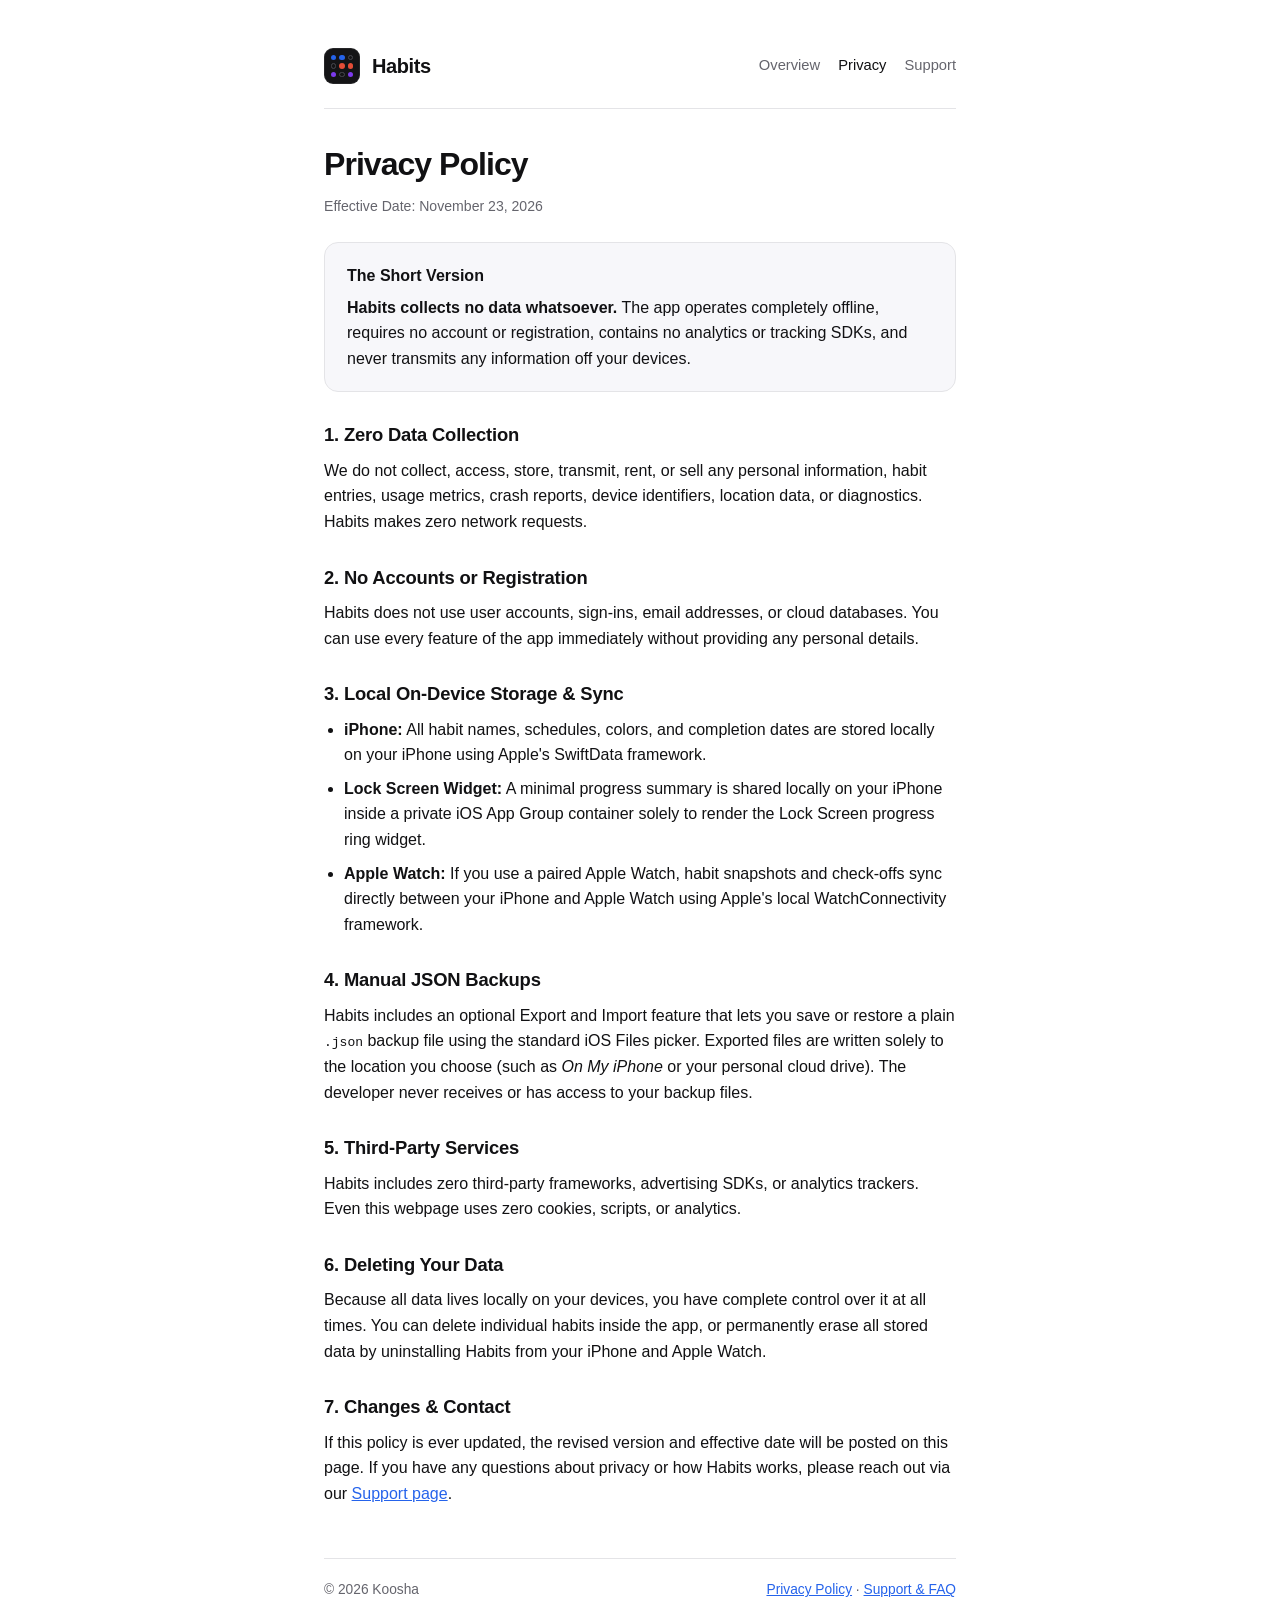
==== docs/privacy.html @ 2253a35a "Prepare app for App Store submission and add Privacy/Support site" ====
<!DOCTYPE html>
<html lang="en">
<head>
  <meta charset="utf-8">
  <meta name="viewport" content="width=device-width, initial-scale=1">
  <title>Privacy Policy — Habits</title>
  <meta name="description" content="Privacy Policy for the Habits app on iPhone and Apple Watch. 100% offline with zero data collection.">
  <link rel="stylesheet" href="style.css">
</head>
<body>
  <div class="container">
    <header>
      <a class="brand" href="index.html">
        <span class="icon-mark" aria-hidden="true">
          <span class="dot cobalt"></span>
          <span class="dot cobalt"></span>
          <span class="dot hollow"></span>
          <span class="dot hollow"></span>
          <span class="dot coral"></span>
          <span class="dot coral"></span>
          <span class="dot violet"></span>
          <span class="dot hollow"></span>
          <span class="dot violet"></span>
        </span>
        <span>Habits</span>
      </a>
      <nav aria-label="Primary">
        <a href="index.html">Overview</a>
        <a href="privacy.html" aria-current="page">Privacy</a>
        <a href="support.html">Support</a>
      </nav>
    </header>

    <main>
      <h1>Privacy Policy</h1>
      <p class="meta">Effective Date: November 23, 2026</p>

      <div class="card">
        <h3>The Short Version</h3>
        <p>
          <strong>Habits collects no data whatsoever.</strong> The app operates completely offline, requires no account or registration, contains no analytics or tracking SDKs, and never transmits any information off your devices.
        </p>
      </div>

      <h2>1. Zero Data Collection</h2>
      <p>
        We do not collect, access, store, transmit, rent, or sell any personal information, habit entries, usage metrics, crash reports, device identifiers, location data, or diagnostics. Habits makes zero network requests.
      </p>

      <h2>2. No Accounts or Registration</h2>
      <p>
        Habits does not use user accounts, sign-ins, email addresses, or cloud databases. You can use every feature of the app immediately without providing any personal details.
      </p>

      <h2>3. Local On-Device Storage &amp; Sync</h2>
      <ul>
        <li><strong>iPhone:</strong> All habit names, schedules, colors, and completion dates are stored locally on your iPhone using Apple's SwiftData framework.</li>
        <li><strong>Lock Screen Widget:</strong> A minimal progress summary is shared locally on your iPhone inside a private iOS App Group container solely to render the Lock Screen progress ring widget.</li>
        <li><strong>Apple Watch:</strong> If you use a paired Apple Watch, habit snapshots and check-offs sync directly between your iPhone and Apple Watch using Apple's local WatchConnectivity framework.</li>
      </ul>

      <h2>4. Manual JSON Backups</h2>
      <p>
        Habits includes an optional Export and Import feature that lets you save or restore a plain <code>.json</code> backup file using the standard iOS Files picker. Exported files are written solely to the location you choose (such as <em>On My iPhone</em> or your personal cloud drive). The developer never receives or has access to your backup files.
      </p>

      <h2>5. Third-Party Services</h2>
      <p>
        Habits includes zero third-party frameworks, advertising SDKs, or analytics trackers. Even this webpage uses zero cookies, scripts, or analytics.
      </p>

      <h2>6. Deleting Your Data</h2>
      <p>
        Because all data lives locally on your devices, you have complete control over it at all times. You can delete individual habits inside the app, or permanently erase all stored data by uninstalling Habits from your iPhone and Apple Watch.
      </p>

      <h2>7. Changes &amp; Contact</h2>
      <p>
        If this policy is ever updated, the revised version and effective date will be posted on this page. If you have any questions about privacy or how Habits works, please reach out via our <a href="support.html">Support page</a>.
      </p>
    </main>

    <footer>
      <span>&copy; 2026 Koosha</span>
      <span>
        <a href="privacy.html">Privacy Policy</a> &middot;
        <a href="support.html">Support &amp; FAQ</a>
      </span>
    </footer>
  </div>
</body>
</html>
---- docs/style.css ----
:root {
  color-scheme: light dark;
  --bg: #ffffff;
  --surface: #f7f7fa;
  --border: #e4e4e7;
  --text: #111113;
  --muted: #65656d;
  --cobalt: #2563eb;
  --coral: #e54d37;
  --violet: #7c3aed;
  --ring: #c8c8d0;
}

@media (prefers-color-scheme: dark) {
  :root {
    --bg: #000000;
    --surface: #141416;
    --border: #26262a;
    --text: #f4f4f6;
    --muted: #9ca3af;
    --ring: #44444a;
  }
}

* {
  box-sizing: border-box;
}

body {
  margin: 0;
  padding: 0;
  background: var(--bg);
  color: var(--text);
  font-family: -apple-system, BlinkMacSystemFont, "SF Pro Text", "Segoe UI", Roboto, Helvetica, Arial, sans-serif;
  line-height: 1.6;
  -webkit-font-smoothing: antialiased;
}

.container {
  max-width: 680px;
  margin: 0 auto;
  padding: 48px 24px 72px;
}

header {
  display: flex;
  align-items: center;
  justify-content: space-between;
  gap: 16px;
  padding-bottom: 24px;
  border-bottom: 1px solid var(--border);
  margin-bottom: 36px;
}

.brand {
  display: inline-flex;
  align-items: center;
  gap: 12px;
  text-decoration: none;
  color: var(--text);
  font-weight: 700;
  font-size: 1.25rem;
  letter-spacing: -0.02em;
}

.icon-mark {
  width: 36px;
  height: 36px;
  border-radius: 9px;
  background: #141416;
  border: 1px solid rgba(255, 255, 255, 0.08);
  display: grid;
  grid-template-columns: repeat(3, 1fr);
  gap: 3px;
  padding: 6px;
  flex-shrink: 0;
}

.dot {
  border-radius: 999px;
}
.dot.cobalt { background: var(--cobalt); }
.dot.coral { background: var(--coral); }
.dot.violet { background: var(--violet); }
.dot.hollow { border: 1.4px solid #48484f; }

nav {
  display: flex;
  gap: 18px;
  font-size: 0.92rem;
}

nav a {
  color: var(--muted);
  text-decoration: none;
  font-weight: 500;
}

nav a:hover,
nav a[aria-current="page"] {
  color: var(--text);
}

h1 {
  font-size: 2rem;
  letter-spacing: -0.03em;
  line-height: 1.2;
  margin: 0 0 12px;
}

h2 {
  font-size: 1.15rem;
  letter-spacing: -0.01em;
  margin: 28px 0 8px;
}

p {
  margin: 0 0 14px;
}

.lead {
  font-size: 1.08rem;
  color: var(--muted);
  margin-bottom: 24px;
}

.meta {
  font-size: 0.88rem;
  color: var(--muted);
  margin-bottom: 24px;
}

.card {
  background: var(--surface);
  border: 1px solid var(--border);
  border-radius: 14px;
  padding: 20px 22px;
  margin: 20px 0;
}

.card h3 {
  margin: 0 0 6px;
  font-size: 1rem;
}

.card p:last-child {
  margin-bottom: 0;
}

.grid {
  display: grid;
  grid-template-columns: repeat(auto-fit, minmax(240px, 1fr));
  gap: 14px;
  margin: 24px 0;
}

.grid .card {
  margin: 0;
}

ul {
  padding-left: 20px;
  margin: 0 0 16px;
}

li {
  margin-bottom: 8px;
}

a {
  color: var(--cobalt);
}

footer {
  margin-top: 52px;
  padding-top: 20px;
  border-top: 1px solid var(--border);
  font-size: 0.86rem;
  color: var(--muted);
  display: flex;
  flex-wrap: wrap;
  justify-content: space-between;
  gap: 12px;
}
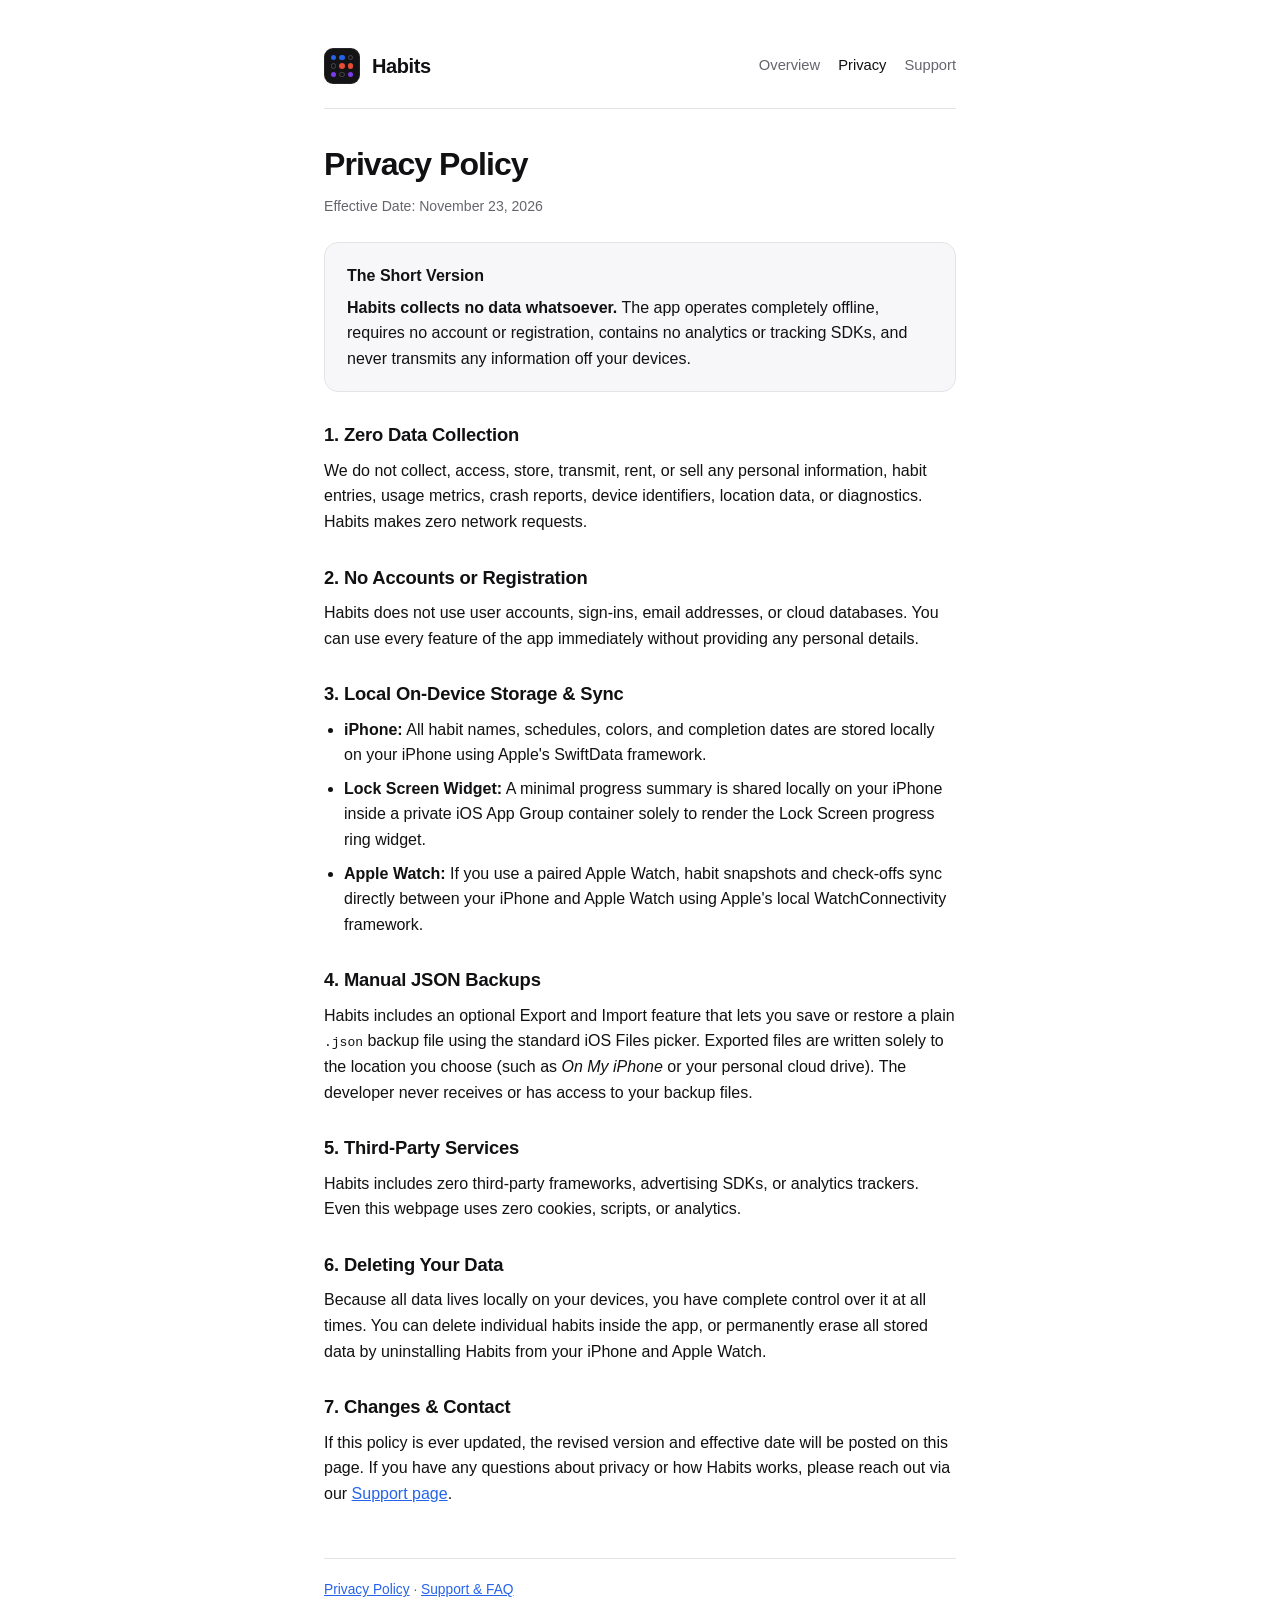
==== commit 3f30d496: "Remove copyright line from docs footer" ====
--- a/docs/privacy.html
+++ b/docs/privacy.html
@@ -81,7 +81,6 @@
     </main>
 
     <footer>
-      <span>&copy; 2026 Koosha</span>
       <span>
         <a href="privacy.html">Privacy Policy</a> &middot;
         <a href="support.html">Support &amp; FAQ</a>
